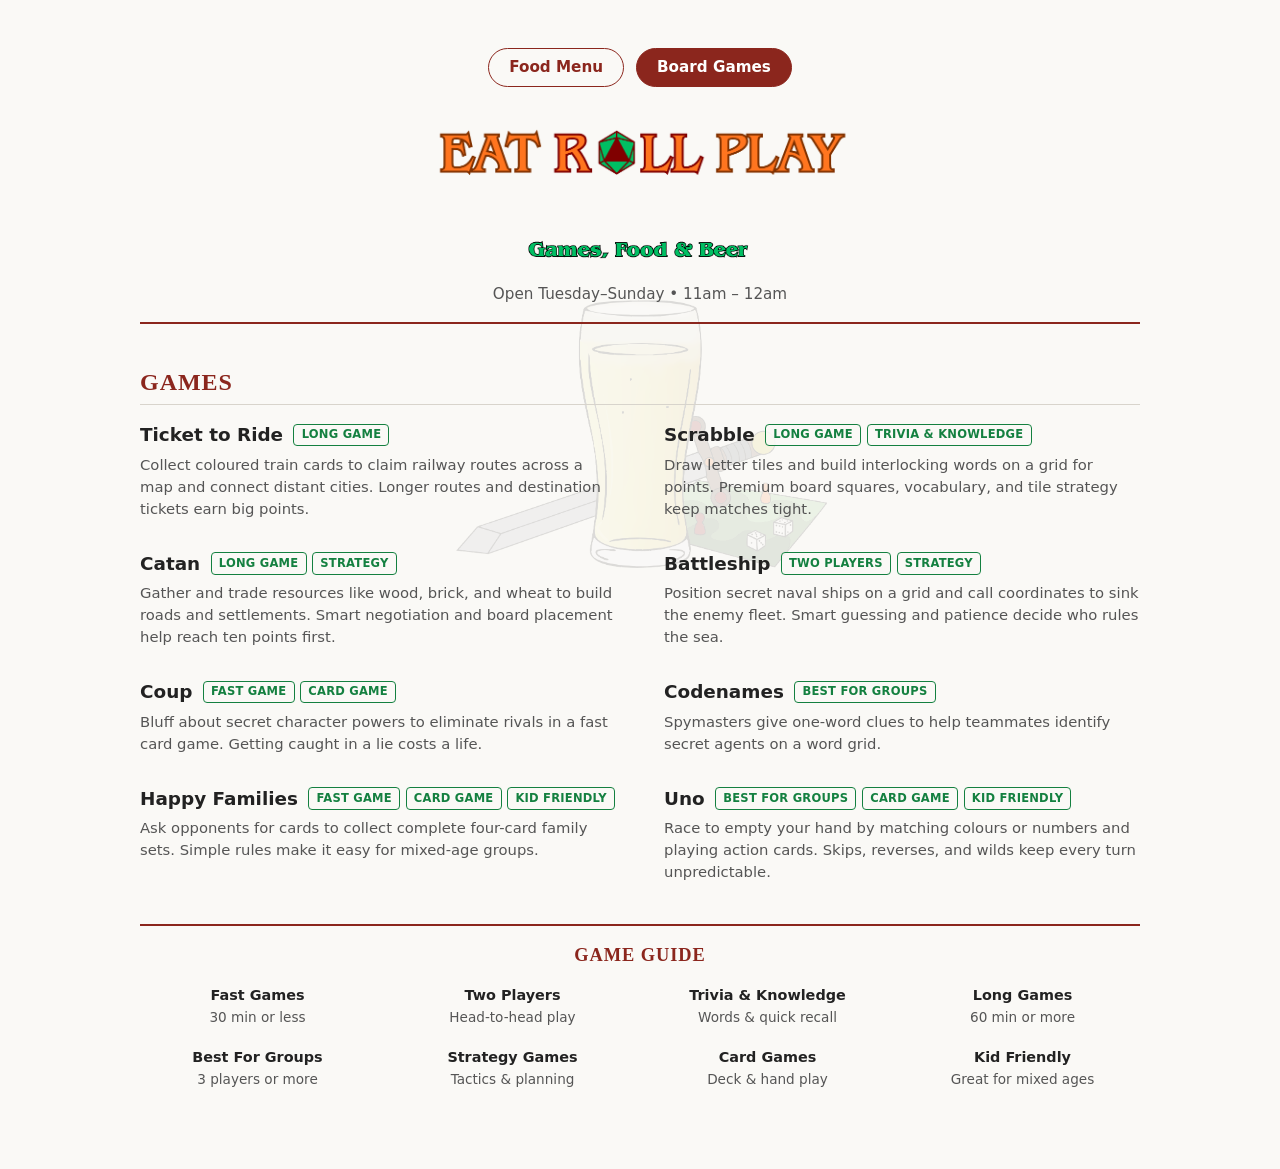
==== boardgames.html @ d7c37674 "Created new page, updated first page, added pictures Created boardgames.html, updated css, updated i" ====
<!DOCTYPE html>
<html lang="en">
<head>
  <meta charset="UTF-8">
  <!-- Viewport meta tag is required for mobile responsiveness -->
  <meta name="viewport" content="width=device-width, initial-scale=1.0">
  <title>Eat Roll Play — Board Games</title>
  <link rel="stylesheet" href="css/menu.css">
</head>
<body>

  <main class="menu-container">
    <!-- Top Navigation: Switches between Food Menu and Board Game Menu -->
    <nav class="menu-nav" aria-label="Menu navigation">
      <a href="index.html" class="nav-link">Food Menu</a>
      <a href="boardgames.html" class="nav-link" aria-current="page">Board Games</a>
    </nav>

    <!-- Restaurant Logo Header -->
    <header class="menu-header">
      <h1 class="brand-title">
        <img
          src="images/logo-eatrollplay.webp"
          alt="Eat Roll Play"
          class="logo-title-img"
        >
      </h1>
      <img
        src="images/logo-subtitle.webp"
        alt="Games, Food & Beer"
        class="logo-subtitle-img"
      >
      <p class="menu-hours">Open Tuesday–Sunday &bull; 11am – 12am</p>
    </header>

    <!-- Board Game Library -->
    <section class="menu-section" aria-labelledby="games-heading">
      <h2 id="games-heading" class="section-title">Games</h2>

      <div class="menu-grid">
        <!-- Game 1: Ticket to Ride -->
        <article class="menu-item">
          <div class="game-header">
            <h3 class="item-title">Ticket to Ride</h3>
            <div class="game-tags">
              <span class="game-tag">Long Game</span>
            </div>
          </div>
          <p class="item-description">
            Collect coloured train cards to claim railway routes across a map and connect distant cities. Longer routes and destination tickets earn big points.
          </p>
        </article>

        <!-- Game 2: Scrabble -->
        <article class="menu-item">
          <div class="game-header">
            <h3 class="item-title">Scrabble</h3>
            <div class="game-tags">
              <span class="game-tag">Long Game</span>
              <span class="game-tag">Trivia &amp; Knowledge</span>
            </div>
          </div>
          <p class="item-description">
            Draw letter tiles and build interlocking words on a grid for points. Premium board squares, vocabulary, and tile strategy keep matches tight.
          </p>
        </article>

        <!-- Game 3: Catan -->
        <article class="menu-item">
          <div class="game-header">
            <h3 class="item-title">Catan</h3>
            <div class="game-tags">
              <span class="game-tag">Long Game</span>
              <span class="game-tag">Strategy</span>
            </div>
          </div>
          <p class="item-description">
            Gather and trade resources like wood, brick, and wheat to build roads and settlements. Smart negotiation and board placement help reach ten points first.
          </p>
        </article>

        <!-- Game 4: Battleship -->
        <article class="menu-item">
          <div class="game-header">
            <h3 class="item-title">Battleship</h3>
            <div class="game-tags">
              <span class="game-tag">Two Players</span>
              <span class="game-tag">Strategy</span>
            </div>
          </div>
          <p class="item-description">
            Position secret naval ships on a grid and call coordinates to sink the enemy fleet. Smart guessing and patience decide who rules the sea.
          </p>
        </article>

        <!-- Game 5: Coup -->
        <article class="menu-item">
          <div class="game-header">
            <h3 class="item-title">Coup</h3>
            <div class="game-tags">
              <span class="game-tag">Fast Game</span>
              <span class="game-tag">Card Game</span>
            </div>
          </div>
          <p class="item-description">
            Bluff about secret character powers to eliminate rivals in a fast card game. Getting caught in a lie costs a life.
          </p>
        </article>

        <!-- Game 6: Codenames -->
        <article class="menu-item">
          <div class="game-header">
            <h3 class="item-title">Codenames</h3>
            <div class="game-tags">
              <span class="game-tag">Best For Groups</span>
            </div>
          </div>
          <p class="item-description">
            Spymasters give one-word clues to help teammates identify secret agents on a word grid.
          </p>
        </article>

        <!-- Game 7: Happy Families -->
        <article class="menu-item">
          <div class="game-header">
            <h3 class="item-title">Happy Families</h3>
            <div class="game-tags">
              <span class="game-tag">Fast Game</span>
              <span class="game-tag">Card Game</span>
              <span class="game-tag">Kid Friendly</span>
            </div>
          </div>
          <p class="item-description">
            Ask opponents for cards to collect complete four-card family sets. Simple rules make it easy for mixed-age groups.
          </p>
        </article>

        <!-- Game 8: Uno -->
        <article class="menu-item">
          <div class="game-header">
            <h3 class="item-title">Uno</h3>
            <div class="game-tags">
              <span class="game-tag">Best For Groups</span>
              <span class="game-tag">Card Game</span>
              <span class="game-tag">Kid Friendly</span>
            </div>
          </div>
          <p class="item-description">
            Race to empty your hand by matching colours or numbers and playing action cards. Skips, reverses, and wilds keep every turn unpredictable.
          </p>
        </article>
      </div>
    </section>

    <!-- Game Tag Legend (matches the bottom key on the physical menu) -->
    <section class="game-legend" aria-labelledby="legend-heading">
      <h2 id="legend-heading" class="legend-title">Game Guide</h2>

      <ul class="legend-grid">
        <li class="legend-item">
          <strong>Fast Games</strong>
          30 min or less
        </li>
        <li class="legend-item">
          <strong>Two Players</strong>
          Head-to-head play
        </li>
        <li class="legend-item">
          <strong>Trivia &amp; Knowledge</strong>
          Words &amp; quick recall
        </li>
        <li class="legend-item">
          <strong>Long Games</strong>
          60 min or more
        </li>
        <li class="legend-item">
          <strong>Best For Groups</strong>
          3 players or more
        </li>
        <li class="legend-item">
          <strong>Strategy Games</strong>
          Tactics &amp; planning
        </li>
        <li class="legend-item">
          <strong>Card Games</strong>
          Deck &amp; hand play
        </li>
        <li class="legend-item">
          <strong>Kid Friendly</strong>
          Great for mixed ages
        </li>
      </ul>
    </section>
  </main>

</body>
</html>
---- css/menu.css ----
/* ==========================================================================
   1. CSS VARIABLES (THEME SETUP)
   Define colors, fonts, and spacing in one place for easy updates.
   ========================================================================== */
:root {
  --bg-color: #faf9f6;          /* Soft off-white background (matches physical menu) */
  --text-main: #222222;         /* High-contrast charcoal for primary text */
  --text-muted: #555555;        /* Accessible dark gray for descriptions */
  --accent-color: #8b261d;      /* Deep red pulled from the Eat Roll Play logo outline */
  --accent-green: #148040;      /* Emerald green pulled from the d20 and subtitle logo */
  --border-color: #d8d4cc;      /* Warm light gray for subtle separator lines */

  --font-serif: Georgia, 'Times New Roman', serif;
  --font-sans: system-ui, -apple-system, BlinkMacSystemFont, 'Segoe UI', Roboto, sans-serif;

  --max-width: 1000px;          /* Prevents menus from stretching too wide on large monitors */
  --spacing-sm: 0.5rem;
  --spacing-md: 1rem;
  --spacing-lg: 2.5rem;
}

/* ==========================================================================
   2. BASE, RESET & BACKGROUND WATERMARK
   Standardizes spacing and places logo-picture as a faint backdrop.
   ========================================================================== */
*,
*::before,
*::after {
  box-sizing: border-box;
  margin: 0;
  padding: 0;
}

/* Background color goes on html so the fixed backdrop sits above it but below text */
html {
  background-color: var(--bg-color);
}

body {
  position: relative;
  z-index: 0;                   /* Creates a stacking context for the backdrop */
  color: var(--text-main);
  font-family: var(--font-sans);
  line-height: 1.5;
  padding: var(--spacing-md);
  min-height: 100vh;
  -webkit-font-smoothing: antialiased;
}

/* Faint, fixed background illustration using logo-picture */
body::before {
  content: "";
  position: fixed;
  inset: 0;                     /* Stretches across the full viewport */
  /* Note: "../" steps up out of the css/ folder to reach the images/ folder */
  background-image: url('../images/logo-picture.webp');
  background-repeat: no-repeat;
  background-position: center center;
  background-size: min(85vw, 560px); /* Fits phones cleanly and caps size on PC */
  opacity: 0.12;                /* Faint but visible — adjust between 0.08 and 0.20 */
  pointer-events: none;         /* Prevents the backdrop from blocking clicks or text selection */
  z-index: -1;                  /* Places the image behind all menu text */
}

/* ==========================================================================
   3. PAGE NAVIGATION BAR
   Simple top links to switch between the Food Menu and Board Game Menu.
   ========================================================================== */
.menu-nav {
  display: flex;
  justify-content: center;
  gap: 0.75rem;
  margin-bottom: var(--spacing-md);
}

.nav-link {
  text-decoration: none;
  font-weight: 600;
  font-size: 0.95rem;
  color: var(--accent-color);
  border: 1.5px solid var(--accent-color);
  border-radius: 999px;         /* Pill-shaped button style */
  padding: 0.45rem 1.25rem;
  background-color: rgba(250, 249, 246, 0.85);
  transition: background-color 0.2s ease, color 0.2s ease;
}

.nav-link:hover,
.nav-link:focus-visible {
  background-color: var(--accent-color);
  color: #ffffff;
}

/* Highlights whichever menu page the visitor is currently viewing */
.nav-link[aria-current="page"] {
  background-color: var(--accent-color);
  color: #ffffff;
}

/* ==========================================================================
   4. MENU CONTAINER & LOGO HEADER
   Centers the menu and sizes the Eat Roll Play title and subtitle graphics.
   ========================================================================== */
.menu-container {
  max-width: var(--max-width);
  margin: 0 auto;
  padding: var(--spacing-sm) 0 var(--spacing-lg);
}

.menu-header {
  text-align: center;
  margin-bottom: var(--spacing-lg);
  padding-bottom: var(--spacing-md);
  border-bottom: 2px solid var(--accent-color);
}

/* Removes extra space around the logo image inside the h1 */
.brand-title {
  line-height: 0;
}

.logo-title-img {
  display: block;
  margin: 0 auto;
  width: 100%;
  max-width: 480px;             /* Keeps the logo crisp and proportional on desktop */
  height: auto;
}

.logo-subtitle-img {
  display: block;
  margin: -1.5rem auto 0;       /* Pulls the subtitle up to offset blank space above the text */
  width: 78%;
  max-width: 340px;
  height: auto;
}

.menu-hours {
  color: var(--text-muted);
  font-size: 0.95rem;
  margin-top: 0.75rem;
}

/* ==========================================================================
   5. MENU SECTIONS & GRID LAYOUT
   Shared across both the Food Menu and Board Game Menu.
   ========================================================================== */
.menu-section {
  margin-bottom: var(--spacing-lg);
}

.section-title {
  font-family: var(--font-serif);
  font-size: 1.5rem;
  color: var(--accent-color);
  margin-bottom: var(--spacing-md);
  padding-bottom: 0.25rem;
  border-bottom: 1px solid var(--border-color);
  text-transform: uppercase;
  letter-spacing: 0.04em;
}

/* Defaults to 1 column on phones */
.menu-grid {
  display: grid;
  grid-template-columns: 1fr;
  gap: 1.5rem;
}

/* ==========================================================================
   6. INDIVIDUAL FOOD MENU ITEMS
   Styles dish names, dotted leaders, prices, descriptions, and dietary tags.
   ========================================================================== */
.menu-item {
  display: flex;
  flex-direction: column;
}

/* Row containing the Dish Name, Dotted Line, and Price */
.item-header {
  display: flex;
  align-items: baseline;
  justify-content: space-between;
  gap: var(--spacing-sm);
}

.item-title {
  font-size: 1.15rem;
  font-weight: 700;
  color: var(--text-main);
}

/* Optional visual dots connecting dish names to prices */
.item-dots {
  flex-grow: 1;
  border-bottom: 1px dotted var(--border-color);
  margin: 0 0.25rem;
}

.item-price {
  font-weight: 700;
  font-size: 1.05rem;
  color: var(--text-main);
  white-space: nowrap;
}

.item-description {
  color: var(--text-muted);
  font-size: 0.925rem;
  margin-top: 0.3rem;
}

/* Small badges for food dietary notes like (V) and (GF) */
.dietary-tag {
  display: inline-block;
  font-size: 0.72rem;
  font-weight: 600;
  text-transform: uppercase;
  color: var(--accent-color);
  border: 1px solid var(--accent-color);
  border-radius: 3px;
  padding: 0.05rem 0.35rem;
  margin-left: 0.35rem;
  vertical-align: middle;
}

/* ==========================================================================
   7. BOARD GAME MENU STYLES (TAGS & LEGEND)
   Adapts the physical board game menu icons into lightweight digital badges.
   ========================================================================== */
.game-header {
  display: flex;
  flex-wrap: wrap;              /* Wraps tags neatly on narrow phone screens */
  align-items: center;
  gap: 0.4rem 0.65rem;
}

.game-tags {
  display: flex;
  flex-wrap: wrap;
  gap: 0.35rem;
}

/* Category pills matching the green accent from the logo */
.game-tag {
  display: inline-block;
  font-size: 0.72rem;
  font-weight: 600;
  text-transform: uppercase;
  letter-spacing: 0.02em;
  color: var(--accent-green);
  border: 1px solid var(--accent-green);
  background-color: rgba(250, 249, 246, 0.85);
  border-radius: 4px;
  padding: 0.1rem 0.45rem;
}

/* Bottom legend explaining what each board game tag means */
.game-legend {
  margin-top: var(--spacing-lg);
  padding-top: var(--spacing-md);
  border-top: 2px solid var(--accent-color);
}

.legend-title {
  font-family: var(--font-serif);
  font-size: 1.15rem;
  color: var(--accent-color);
  text-align: center;
  margin-bottom: var(--spacing-md);
  text-transform: uppercase;
  letter-spacing: 0.05em;
}

/* 2 columns on mobile phones */
.legend-grid {
  list-style: none;
  display: grid;
  grid-template-columns: repeat(2, 1fr);
  gap: 0.85rem;
  text-align: center;
}

.legend-item {
  font-size: 0.85rem;
  color: var(--text-muted);
}

.legend-item strong {
  display: block;
  color: var(--text-main);
  font-size: 0.9rem;
}

/* ==========================================================================
   8. RESPONSIVE MEDIA QUERIES (TABLET & DESKTOP)
   Switches menus from 1 column to 2 columns and expands the legend to 4 columns.
   ========================================================================== */
@media (min-width: 768px) {
  body {
    padding: var(--spacing-lg);
  }

  .logo-subtitle-img {
    margin-top: -2.25rem;       /* Tighter spacing when images render larger on PC */
  }

  .menu-grid {
    grid-template-columns: repeat(2, 1fr); /* 2 equal columns */
    column-gap: 3rem;
    row-gap: 1.85rem;
  }

  .legend-grid {
    grid-template-columns: repeat(4, 1fr); /* 4 columns x 2 rows on desktop */
    gap: 1.25rem;
  }
}

/* ==========================================================================
   9. PRINT STYLES
   Hides the digital nav bar and cleans up colors if printed on paper.
   ========================================================================== */
@media print {
  html {
    background-color: #ffffff;
  }

  body {
    color: #000000;
    padding: 0;
  }

  .menu-nav {
    display: none;
  }

  .menu-grid {
    grid-template-columns: repeat(2, 1fr);
    gap: 1rem 2rem;
  }
}
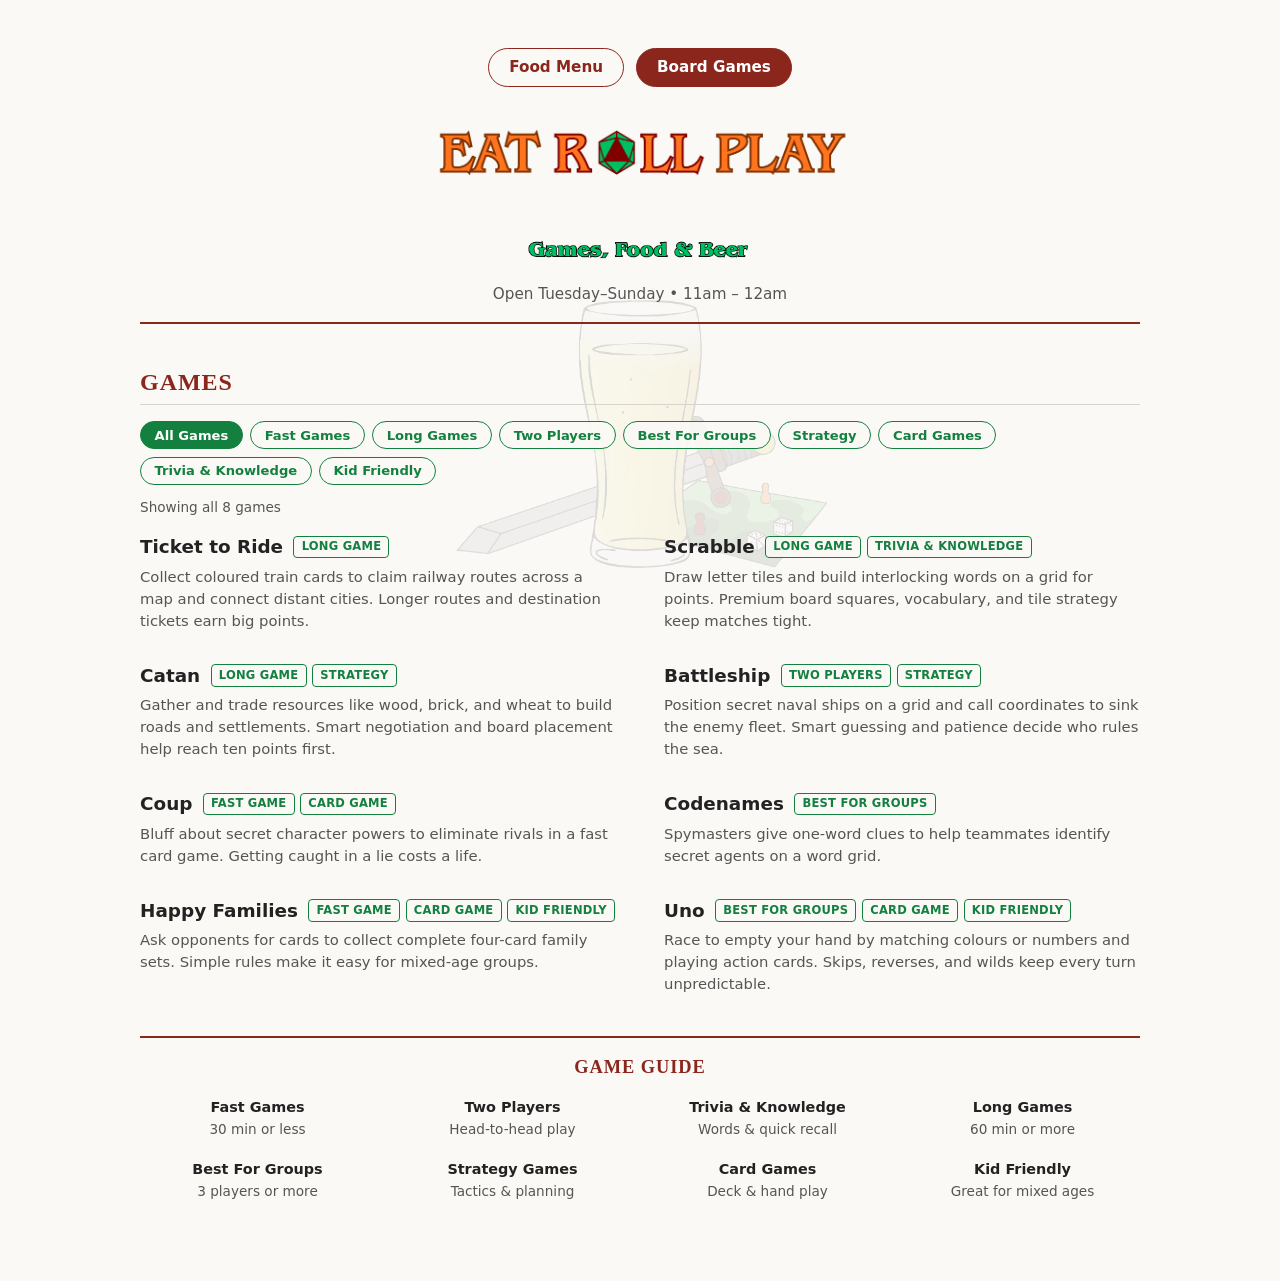
==== commit 6cb1f59c: "Added filter.js, updated boardgames.html Added filter.js, updated boardgames.html with a filter func" ====
--- a/boardgames.html
+++ b/boardgames.html
@@ -5,7 +5,8 @@
   <!-- Viewport meta tag is required for mobile responsiveness -->
   <meta name="viewport" content="width=device-width, initial-scale=1.0">
   <title>Eat Roll Play — Board Games</title>
-  <link rel="stylesheet" href="css/menu.css">
+  <!-- Bumped to ?v=3 so browsers download the new filter bar styles -->
+  <link rel="stylesheet" href="css/menu.css?v=3">
 </head>
 <body>
 
@@ -37,9 +38,25 @@
     <section class="menu-section" aria-labelledby="games-heading">
       <h2 id="games-heading" class="section-title">Games</h2>
 
+      <!-- Filter Buttons: data-filter values match the data-tags on each game below -->
+      <div class="filter-bar" role="group" aria-label="Filter board games by category">
+        <button type="button" class="filter-btn" data-filter="all" aria-pressed="true">All Games</button>
+        <button type="button" class="filter-btn" data-filter="fast-game" aria-pressed="false">Fast Games</button>
+        <button type="button" class="filter-btn" data-filter="long-game" aria-pressed="false">Long Games</button>
+        <button type="button" class="filter-btn" data-filter="two-players" aria-pressed="false">Two Players</button>
+        <button type="button" class="filter-btn" data-filter="groups" aria-pressed="false">Best For Groups</button>
+        <button type="button" class="filter-btn" data-filter="strategy" aria-pressed="false">Strategy</button>
+        <button type="button" class="filter-btn" data-filter="card-game" aria-pressed="false">Card Games</button>
+        <button type="button" class="filter-btn" data-filter="trivia" aria-pressed="false">Trivia &amp; Knowledge</button>
+        <button type="button" class="filter-btn" data-filter="kid-friendly" aria-pressed="false">Kid Friendly</button>
+      </div>
+
+      <!-- Live count updates automatically whenever a filter button is clicked -->
+      <p id="filter-status" class="filter-status" aria-live="polite">Showing all 8 games</p>
+
       <div class="menu-grid">
         <!-- Game 1: Ticket to Ride -->
-        <article class="menu-item">
+        <article class="menu-item" data-tags="long-game">
           <div class="game-header">
             <h3 class="item-title">Ticket to Ride</h3>
             <div class="game-tags">
@@ -52,7 +69,7 @@
         </article>
 
         <!-- Game 2: Scrabble -->
-        <article class="menu-item">
+        <article class="menu-item" data-tags="long-game trivia">
           <div class="game-header">
             <h3 class="item-title">Scrabble</h3>
             <div class="game-tags">
@@ -66,7 +83,7 @@
         </article>
 
         <!-- Game 3: Catan -->
-        <article class="menu-item">
+        <article class="menu-item" data-tags="long-game strategy">
           <div class="game-header">
             <h3 class="item-title">Catan</h3>
             <div class="game-tags">
@@ -80,7 +97,7 @@
         </article>
 
         <!-- Game 4: Battleship -->
-        <article class="menu-item">
+        <article class="menu-item" data-tags="two-players strategy">
           <div class="game-header">
             <h3 class="item-title">Battleship</h3>
             <div class="game-tags">
@@ -94,7 +111,7 @@
         </article>
 
         <!-- Game 5: Coup -->
-        <article class="menu-item">
+        <article class="menu-item" data-tags="fast-game card-game">
           <div class="game-header">
             <h3 class="item-title">Coup</h3>
             <div class="game-tags">
@@ -108,7 +125,7 @@
         </article>
 
         <!-- Game 6: Codenames -->
-        <article class="menu-item">
+        <article class="menu-item" data-tags="groups">
           <div class="game-header">
             <h3 class="item-title">Codenames</h3>
             <div class="game-tags">
@@ -121,7 +138,7 @@
         </article>
 
         <!-- Game 7: Happy Families -->
-        <article class="menu-item">
+        <article class="menu-item" data-tags="fast-game card-game kid-friendly">
           <div class="game-header">
             <h3 class="item-title">Happy Families</h3>
             <div class="game-tags">
@@ -136,7 +153,7 @@
         </article>
 
         <!-- Game 8: Uno -->
-        <article class="menu-item">
+        <article class="menu-item" data-tags="groups card-game kid-friendly">
           <div class="game-header">
             <h3 class="item-title">Uno</h3>
             <div class="game-tags">
@@ -193,5 +210,7 @@
     </section>
   </main>
 
+  <!-- Placed at the bottom of body so all HTML cards exist before the script runs -->
+  <script src="js/filter.js"></script>
 </body>
 </html>
--- a/css/menu.css
+++ b/css/menu.css
@@ -293,6 +293,54 @@
 }
 
 /* ==========================================================================
+   7B. BOARD GAME FILTER BAR
+   Responsive pill buttons for filtering games by tag.
+   ========================================================================== */
+.filter-bar {
+  display: flex;
+  flex-wrap: wrap;              /* Wraps buttons onto new rows cleanly on phones */
+  gap: 0.45rem;
+  margin-bottom: 0.75rem;
+}
+
+.filter-btn {
+  font-family: var(--font-sans);
+  font-size: 0.82rem;
+  font-weight: 600;
+  color: var(--accent-green);
+  background-color: rgba(250, 249, 246, 0.9);
+  border: 1.5px solid var(--accent-green);
+  border-radius: 999px;
+  padding: 0.35rem 0.85rem;
+  cursor: pointer;
+  transition: background-color 0.2s ease, color 0.2s ease;
+}
+
+.filter-btn:hover,
+.filter-btn:focus-visible {
+  background-color: var(--accent-green);
+  color: #ffffff;
+}
+
+/* Highlights whichever filter button is currently active */
+.filter-btn[aria-pressed="true"] {
+  background-color: var(--accent-green);
+  color: #ffffff;
+}
+
+.filter-status {
+  font-size: 0.85rem;
+  color: var(--text-muted);
+  margin-bottom: var(--spacing-md);
+}
+
+/* IMPORTANT: Because .menu-item uses display: flex, we must explicitly tell
+   the browser to hide it when JavaScript adds the "hidden" attribute. */
+.menu-item[hidden] {
+  display: none;
+}
+
+/* ==========================================================================
    8. RESPONSIVE MEDIA QUERIES (TABLET & DESKTOP)
    Switches menus from 1 column to 2 columns and expands the legend to 4 columns.
    ========================================================================== */
@@ -331,7 +379,9 @@
     padding: 0;
   }
 
-  .menu-nav {
+  .menu-nav,
+  .filter-bar,
+  .filter-status {
     display: none;
   }
 
